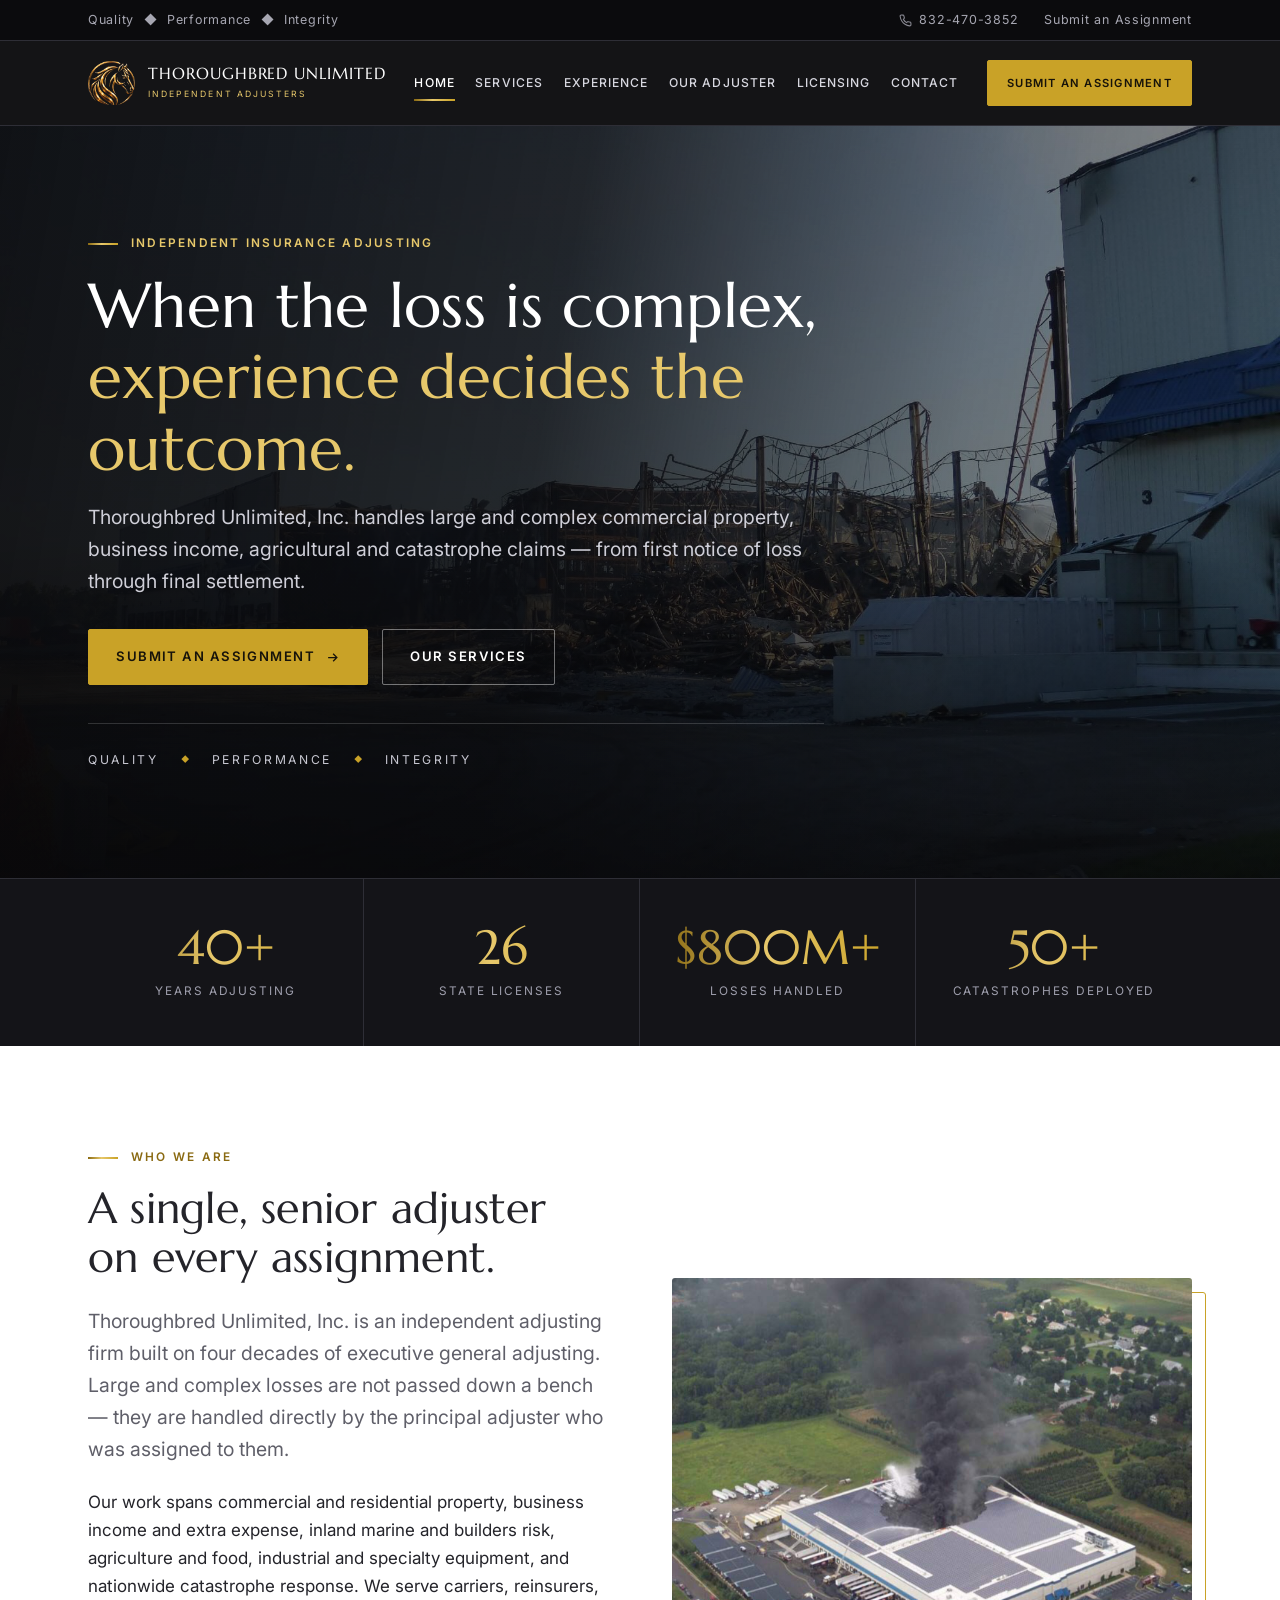
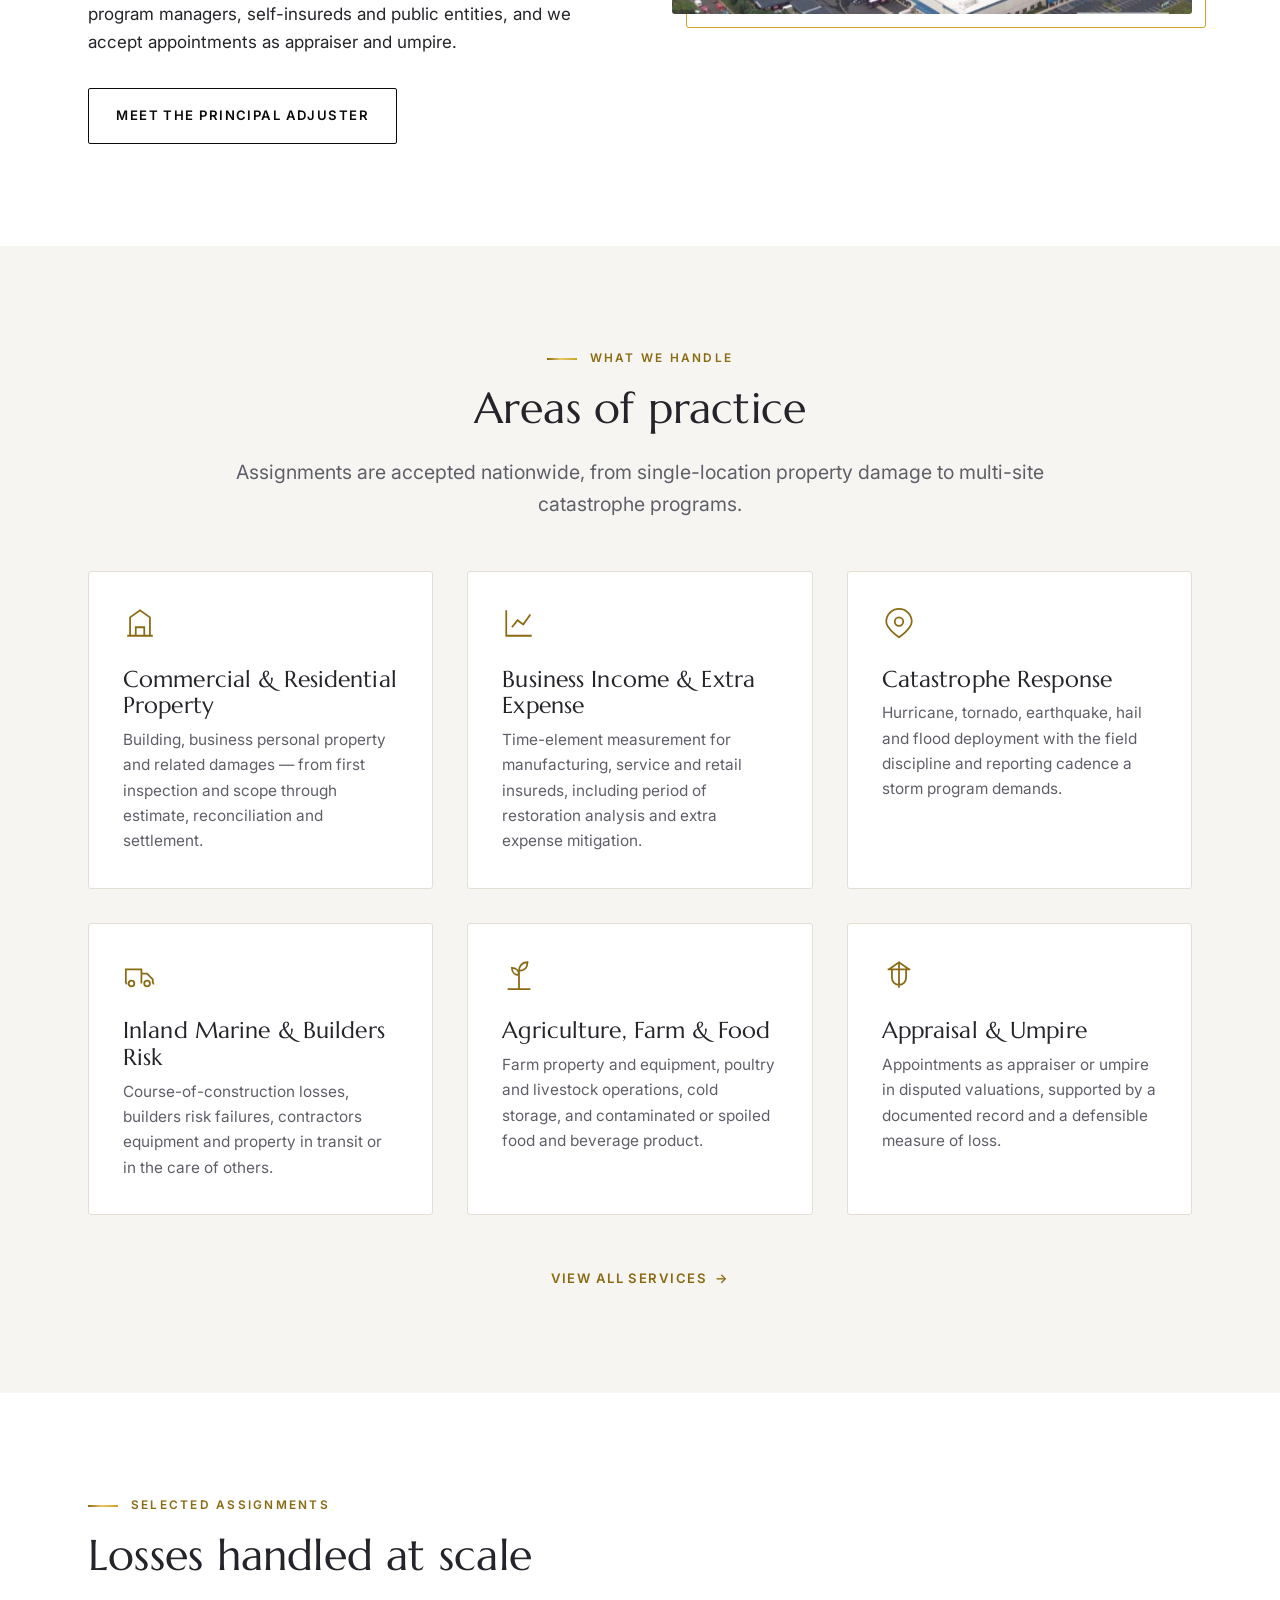
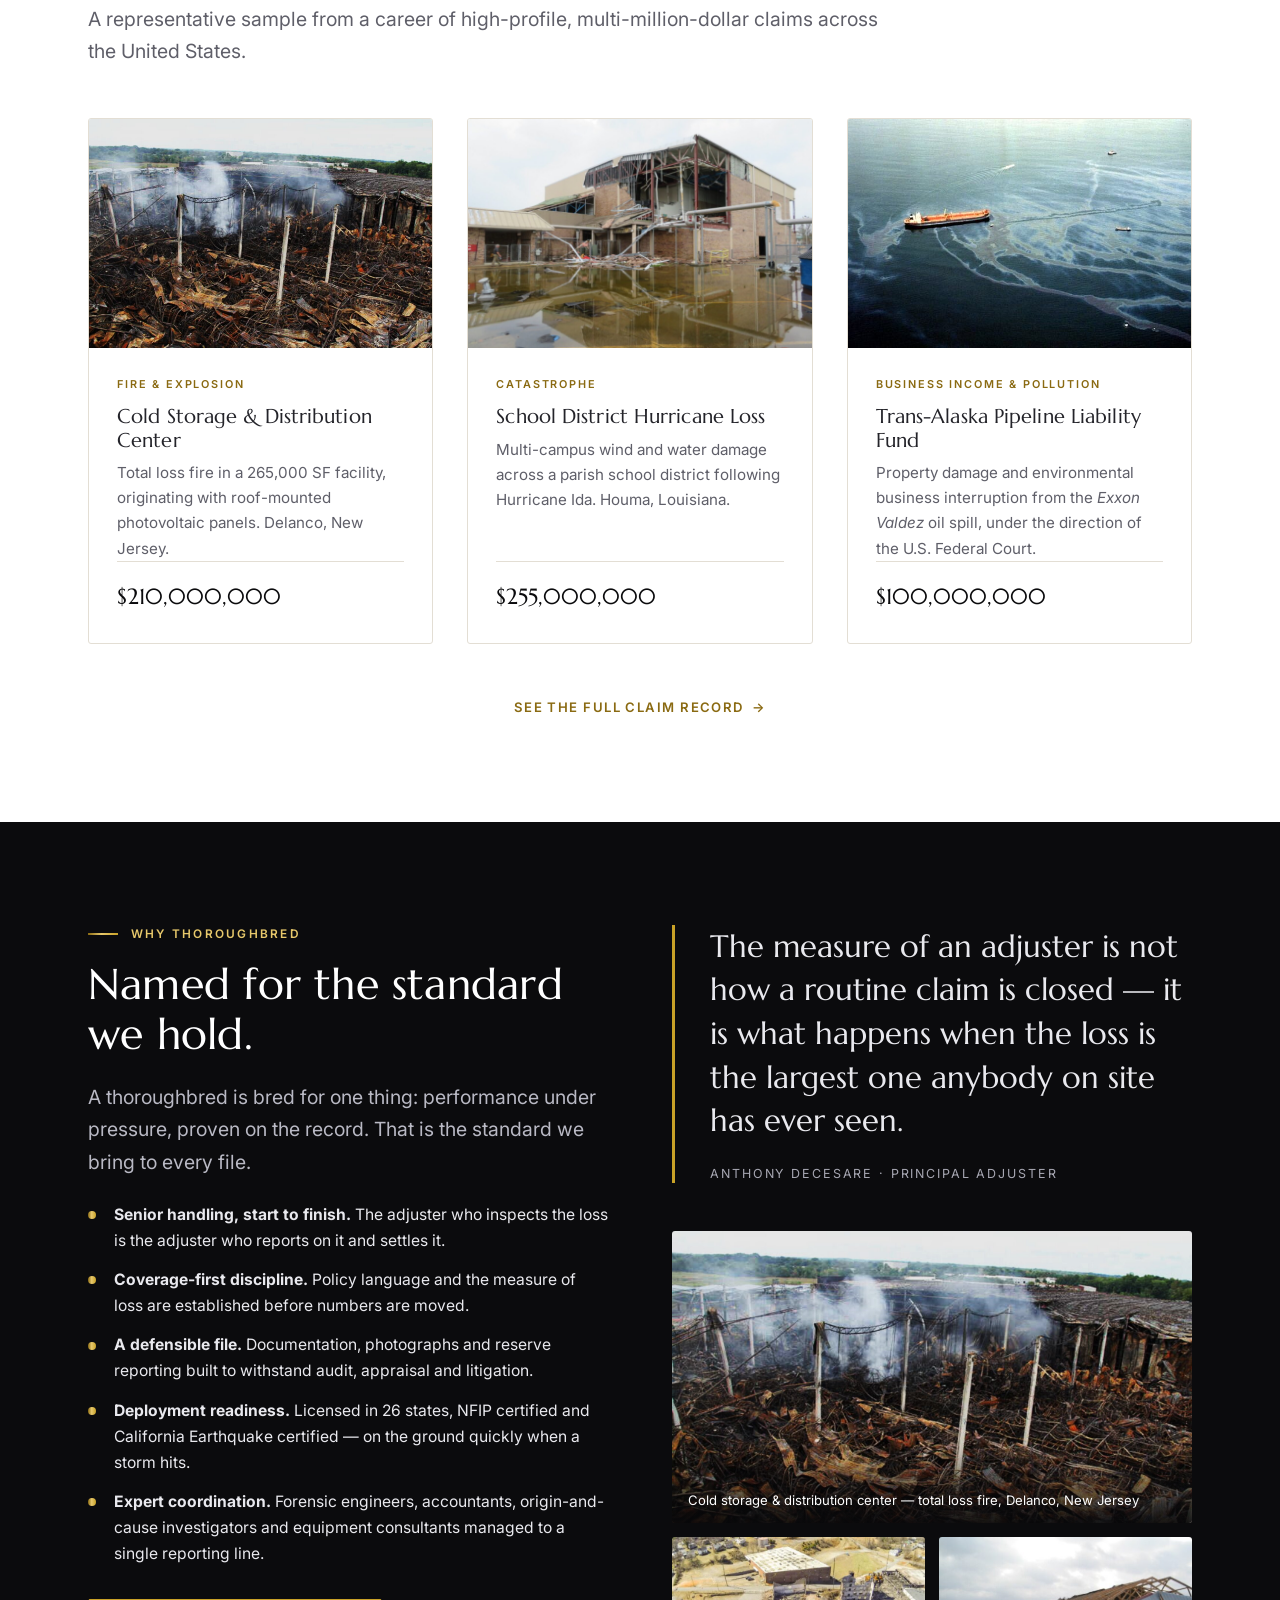
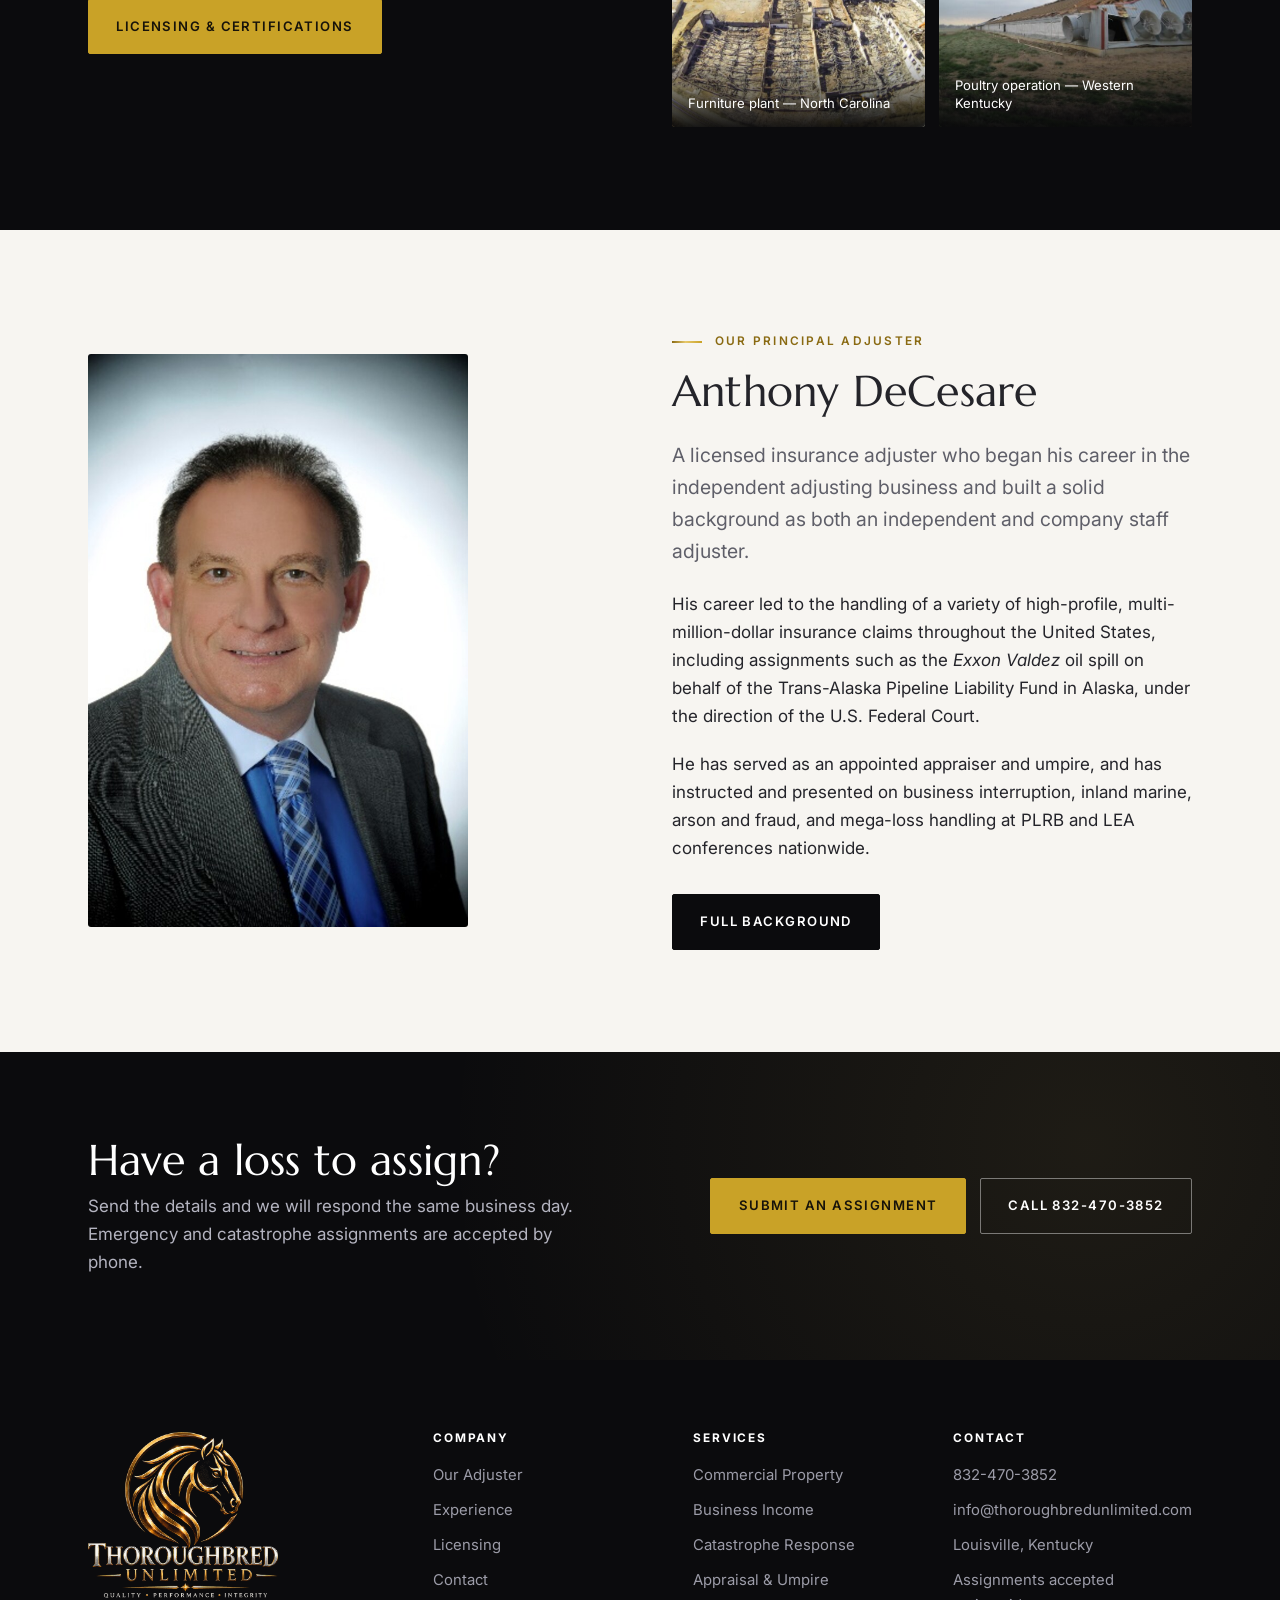
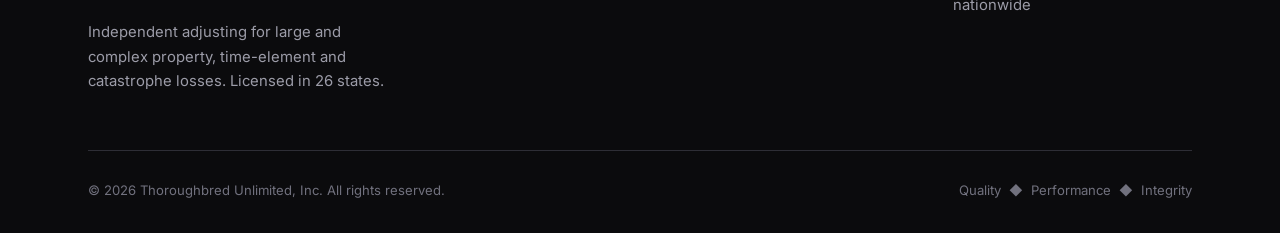
==== site/index.html @ a21f3896 "Add Thoroughbred Unlimited brochure site Six-page static site: home, services, experience, adjuster " ====
<!doctype html>
<html lang="en">
<head>
<meta charset="utf-8">
<meta name="viewport" content="width=device-width, initial-scale=1">
<meta name="robots" content="noindex, nofollow">
<title>Thoroughbred Unlimited, Inc. — Independent Insurance Adjusting</title>
<meta name="description" content="Thoroughbred Unlimited, Inc. is an independent adjusting firm handling large and complex commercial property, business income, agricultural and catastrophe claims nationwide.">
<link rel="icon" href="assets/img/favicon-32.png" sizes="32x32">
<link rel="apple-touch-icon" href="assets/img/apple-touch-icon.png">
<meta property="og:title" content="Thoroughbred Unlimited, Inc.">
<meta property="og:description" content="Independent adjusting for large and complex property, business income and catastrophe losses.">
<meta property="og:image" content="assets/img/logo-full.png">
<meta property="og:type" content="website">
<link rel="preconnect" href="https://fonts.googleapis.com">
<link rel="preconnect" href="https://fonts.gstatic.com" crossorigin>
<link href="https://fonts.googleapis.com/css2?family=Inter:wght@400;500;600;700&family=Marcellus&display=swap" rel="stylesheet">
<link rel="stylesheet" href="assets/css/styles.css">
</head>
<body>
<a class="skip-link" href="#main">Skip to content</a>

<div class="topbar">
  <div class="shell">
    <span class="topbar-tag">Quality &nbsp;◆&nbsp; Performance &nbsp;◆&nbsp; Integrity</span>
    <div class="topbar-links">
      <a href="tel:+18324703852">
        <svg viewBox="0 0 24 24" fill="none" stroke="currentColor" stroke-width="2" aria-hidden="true"><path d="M22 16.9v3a2 2 0 0 1-2.2 2 19.8 19.8 0 0 1-8.6-3.1 19.5 19.5 0 0 1-6-6A19.8 19.8 0 0 1 2.1 4.2 2 2 0 0 1 4.1 2h3a2 2 0 0 1 2 1.7c.1 1 .4 1.9.7 2.8a2 2 0 0 1-.5 2.1L8.1 9.9a16 16 0 0 0 6 6l1.3-1.3a2 2 0 0 1 2.1-.4c.9.3 1.8.6 2.8.7a2 2 0 0 1 1.7 2z"/></svg>
        832-470-3852
      </a>
      <a href="contact.html">Submit an Assignment</a>
    </div>
  </div>
</div>

<header class="site-header">
  <div class="shell">
    <a class="brand" href="index.html">
      <img src="assets/img/logo-mark.png" alt="Thoroughbred Unlimited">
      <span class="brand-text">
        <span class="brand-name">Thoroughbred Unlimited</span>
        <span class="brand-sub">Independent Adjusters</span>
      </span>
    </a>

    <nav class="nav" id="primary-nav" aria-label="Primary">
      <a href="index.html" aria-current="page">Home</a>
      <a href="services.html">Services</a>
      <a href="experience.html">Experience</a>
      <a href="about.html">Our Adjuster</a>
      <a href="licensing.html">Licensing</a>
      <a href="contact.html">Contact</a>
      <a class="btn btn--gold" href="contact.html">Submit an Assignment</a>
    </nav>

    <div class="header-cta">
      <a class="btn btn--gold" href="contact.html">Submit an Assignment</a>
    </div>

    <button class="nav-toggle" type="button" aria-expanded="false" aria-controls="primary-nav" aria-label="Toggle navigation">
      <span></span><span></span><span></span>
    </button>
  </div>
</header>

<main id="main">

  <section class="hero">
    <div class="hero__media">
      <img src="assets/img/hero-fire-loss.jpg" alt="Fire-damaged industrial facility under investigation" fetchpriority="high">
    </div>
    <div class="shell">
      <div class="hero__inner">
        <p class="eyebrow">Independent Insurance Adjusting</p>
        <h1>When the loss is complex,<br><em>experience decides the outcome.</em></h1>
        <p class="lede">Thoroughbred Unlimited, Inc. handles large and complex commercial property, business income, agricultural and catastrophe claims &mdash; from first notice of loss through final settlement.</p>
        <div class="btn-row">
          <a class="btn btn--gold" href="contact.html">Submit an Assignment
            <svg viewBox="0 0 24 24" fill="none" stroke="currentColor" stroke-width="2" aria-hidden="true"><path d="M5 12h14M13 6l6 6-6 6"/></svg>
          </a>
          <a class="btn btn--ghost" href="services.html">Our Services</a>
        </div>
        <p class="hero__tagline"><span>Quality</span><span>Performance</span><span>Integrity</span></p>
      </div>
    </div>
  </section>

  <section class="stats">
    <div class="shell">
      <div class="grid grid--4">
        <div class="stat"><div class="stat__num">40+</div><div class="stat__label">Years Adjusting</div></div>
        <div class="stat"><div class="stat__num">26</div><div class="stat__label">State Licenses</div></div>
        <div class="stat"><div class="stat__num">$800M+</div><div class="stat__label">Losses Handled</div></div>
        <div class="stat"><div class="stat__num">50+</div><div class="stat__label">Catastrophes Deployed</div></div>
      </div>
    </div>
  </section>

  <section class="section">
    <div class="shell">
      <div class="split">
        <div class="reveal">
          <p class="eyebrow">Who We Are</p>
          <h2>A single, senior adjuster on every assignment.</h2>
          <p class="lede">Thoroughbred Unlimited, Inc. is an independent adjusting firm built on four decades of executive general adjusting. Large and complex losses are not passed down a bench &mdash; they are handled directly by the principal adjuster who was assigned to them.</p>
          <p>Our work spans commercial and residential property, business income and extra expense, inland marine and builders risk, agriculture and food, industrial and specialty equipment, and nationwide catastrophe response. We serve carriers, reinsurers, program managers, self-insureds and public entities, and we accept appointments as appraiser and umpire.</p>
          <div class="btn-row">
            <a class="btn btn--outline" href="about.html">Meet the Principal Adjuster</a>
          </div>
        </div>
        <div class="split__media split__media--framed reveal">
          <img src="assets/img/cs-delanco-aerial.jpg" alt="Aerial view of a distribution center fire with heavy smoke" loading="lazy">
        </div>
      </div>
    </div>
  </section>

  <section class="section section--bone">
    <div class="shell">
      <div class="section-head section-head--center reveal">
        <p class="eyebrow eyebrow--center">What We Handle</p>
        <h2>Areas of practice</h2>
        <p class="lede" style="margin-inline:auto">Assignments are accepted nationwide, from single-location property damage to multi-site catastrophe programs.</p>
      </div>

      <div class="grid grid--3">
        <div class="card reveal">
          <div class="card__icon"><svg viewBox="0 0 24 24" fill="none" stroke="currentColor" aria-hidden="true"><path d="M3 21h18M5 21V8l7-5 7 5v13M9 21v-6h6v6"/></svg></div>
          <h3>Commercial &amp; Residential Property</h3>
          <p>Building, business personal property and related damages &mdash; from first inspection and scope through estimate, reconciliation and settlement.</p>
        </div>
        <div class="card reveal">
          <div class="card__icon"><svg viewBox="0 0 24 24" fill="none" stroke="currentColor" aria-hidden="true"><path d="M3 3v18h18M7 15l4-5 4 3 5-7"/></svg></div>
          <h3>Business Income &amp; Extra Expense</h3>
          <p>Time-element measurement for manufacturing, service and retail insureds, including period of restoration analysis and extra expense mitigation.</p>
        </div>
        <div class="card reveal">
          <div class="card__icon"><svg viewBox="0 0 24 24" fill="none" stroke="currentColor" aria-hidden="true"><path d="M12 2a9 9 0 0 1 9 9c0 5-9 11-9 11S3 16 3 11a9 9 0 0 1 9-9z"/><circle cx="12" cy="11" r="3"/></svg></div>
          <h3>Catastrophe Response</h3>
          <p>Hurricane, tornado, earthquake, hail and flood deployment with the field discipline and reporting cadence a storm program demands.</p>
        </div>
        <div class="card reveal">
          <div class="card__icon"><svg viewBox="0 0 24 24" fill="none" stroke="currentColor" aria-hidden="true"><path d="M2 18V8h11v10M13 11h4l4 4v3M2 18h1m18 0h1"/><circle cx="6" cy="18" r="2"/><circle cx="17" cy="18" r="2"/></svg></div>
          <h3>Inland Marine &amp; Builders Risk</h3>
          <p>Course-of-construction losses, builders risk failures, contractors equipment and property in transit or in the care of others.</p>
        </div>
        <div class="card reveal">
          <div class="card__icon"><svg viewBox="0 0 24 24" fill="none" stroke="currentColor" aria-hidden="true"><path d="M12 22V9M12 9c0-3 2-6 6-6 0 4-2 6-6 6zM12 12c0-3-2-5-5-5 0 3 2 5 5 5zM4 22h16"/></svg></div>
          <h3>Agriculture, Farm &amp; Food</h3>
          <p>Farm property and equipment, poultry and livestock operations, cold storage, and contaminated or spoiled food and beverage product.</p>
        </div>
        <div class="card reveal">
          <div class="card__icon"><svg viewBox="0 0 24 24" fill="none" stroke="currentColor" aria-hidden="true"><path d="M12 3v18M5 8l7-5 7 5M4 8h16M7 8v6a5 5 0 0 0 10 0V8"/></svg></div>
          <h3>Appraisal &amp; Umpire</h3>
          <p>Appointments as appraiser or umpire in disputed valuations, supported by a documented record and a defensible measure of loss.</p>
        </div>
      </div>

      <div style="text-align:center;margin-top:clamp(32px,4vw,48px)" class="reveal">
        <a class="link-arrow" href="services.html">View all services <span>&rarr;</span></a>
      </div>
    </div>
  </section>

  <section class="section">
    <div class="shell">
      <div class="section-head reveal">
        <p class="eyebrow">Selected Assignments</p>
        <h2>Losses handled at scale</h2>
        <p class="lede">A representative sample from a career of high-profile, multi-million-dollar claims across the United States.</p>
      </div>

      <div class="grid grid--3">
        <a class="feature reveal" href="experience.html#cold-storage">
          <div class="feature__img"><img src="assets/img/cs-delanco-interior.jpg" alt="Interior of a burned cold storage and distribution center" loading="lazy"></div>
          <div class="feature__body">
            <span class="feature__tag">Fire &amp; Explosion</span>
            <h3>Cold Storage &amp; Distribution Center</h3>
            <p>Total loss fire in a 265,000&nbsp;SF facility, originating with roof-mounted photovoltaic panels. Delanco, New Jersey.</p>
            <div class="feature__value">$210,000,000</div>
          </div>
        </a>

        <a class="feature reveal" href="experience.html#school-district">
          <div class="feature__img"><img src="assets/img/cat-ida-school.jpg" alt="Collapsed gymnasium wall and standing water at a school campus after Hurricane Ida" loading="lazy"></div>
          <div class="feature__body">
            <span class="feature__tag">Catastrophe</span>
            <h3>School District Hurricane Loss</h3>
            <p>Multi-campus wind and water damage across a parish school district following Hurricane Ida. Houma, Louisiana.</p>
            <div class="feature__value">$255,000,000</div>
          </div>
        </a>

        <a class="feature reveal" href="experience.html#pipeline">
          <div class="feature__img"><img src="assets/img/exxon-valdez.jpg" alt="Containment boom deployed on an oil spill in Alaskan waters" loading="lazy"></div>
          <div class="feature__body">
            <span class="feature__tag">Business Income &amp; Pollution</span>
            <h3>Trans-Alaska Pipeline Liability Fund</h3>
            <p>Property damage and environmental business interruption from the <em>Exxon Valdez</em> oil spill, under the direction of the U.S. Federal Court.</p>
            <div class="feature__value">$100,000,000</div>
          </div>
        </a>
      </div>

      <div style="text-align:center;margin-top:clamp(32px,4vw,48px)" class="reveal">
        <a class="link-arrow" href="experience.html">See the full claim record <span>&rarr;</span></a>
      </div>
    </div>
  </section>

  <section class="section section--ink">
    <div class="shell">
      <div class="split split--start">
        <div class="reveal">
          <p class="eyebrow">Why Thoroughbred</p>
          <h2>Named for the standard we hold.</h2>
          <p class="lede">A thoroughbred is bred for one thing: performance under pressure, proven on the record. That is the standard we bring to every file.</p>
          <ul class="checklist">
            <li><strong>Senior handling, start to finish.</strong> The adjuster who inspects the loss is the adjuster who reports on it and settles it.</li>
            <li><strong>Coverage-first discipline.</strong> Policy language and the measure of loss are established before numbers are moved.</li>
            <li><strong>A defensible file.</strong> Documentation, photographs and reserve reporting built to withstand audit, appraisal and litigation.</li>
            <li><strong>Deployment readiness.</strong> Licensed in 26 states, NFIP certified and California Earthquake certified &mdash; on the ground quickly when a storm hits.</li>
            <li><strong>Expert coordination.</strong> Forensic engineers, accountants, origin-and-cause investigators and equipment consultants managed to a single reporting line.</li>
          </ul>
          <div class="btn-row">
            <a class="btn btn--gold" href="licensing.html">Licensing &amp; Certifications</a>
          </div>
        </div>

        <div class="reveal">
          <blockquote class="quote">
            The measure of an adjuster is not how a routine claim is closed &mdash; it is what happens when the loss is the largest one anybody on site has ever seen.
            <footer>Anthony DeCesare &middot; Principal Adjuster</footer>
          </blockquote>
          <div class="gallery gallery--pair" style="margin-top:clamp(32px,4vw,48px)">
            <figure class="wide"><img src="assets/img/cs-delanco-interior.jpg" alt="Collapsed racking and smoldering debris inside a burned distribution center" loading="lazy"><figcaption>Cold storage &amp; distribution center &mdash; total loss fire, Delanco, New Jersey</figcaption></figure>
            <figure><img src="assets/img/cs-furniture-after.jpg" alt="Aerial view of a destroyed furniture manufacturing facility" loading="lazy"><figcaption>Furniture plant &mdash; North Carolina</figcaption></figure>
            <figure><img src="assets/img/poultry-tornado.jpg" alt="Tornado-damaged poultry house" loading="lazy"><figcaption>Poultry operation &mdash; Western Kentucky</figcaption></figure>
          </div>
        </div>
      </div>
    </div>
  </section>

  <section class="section section--bone">
    <div class="shell">
      <div class="split">
        <div class="split__media reveal">
          <img src="assets/img/anthony-decesare.jpg" alt="Anthony DeCesare, Principal Adjuster" loading="lazy" style="max-width:380px">
        </div>
        <div class="reveal">
          <p class="eyebrow">Our Principal Adjuster</p>
          <h2>Anthony DeCesare</h2>
          <p class="lede">A licensed insurance adjuster who began his career in the independent adjusting business and built a solid background as both an independent and company staff adjuster.</p>
          <p>His career led to the handling of a variety of high-profile, multi-million-dollar insurance claims throughout the United States, including assignments such as the <em>Exxon Valdez</em> oil spill on behalf of the Trans-Alaska Pipeline Liability Fund in Alaska, under the direction of the U.S. Federal Court.</p>
          <p>He has served as an appointed appraiser and umpire, and has instructed and presented on business interruption, inland marine, arson and fraud, and mega-loss handling at PLRB and LEA conferences nationwide.</p>
          <div class="btn-row">
            <a class="btn btn--dark" href="about.html">Full background</a>
          </div>
        </div>
      </div>
    </div>
  </section>

  <section class="cta-band">
    <div class="shell">
      <div>
        <h2>Have a loss to assign?</h2>
        <p>Send the details and we will respond the same business day. Emergency and catastrophe assignments are accepted by phone.</p>
      </div>
      <div class="btn-row" style="margin:0">
        <a class="btn btn--gold" href="contact.html">Submit an Assignment</a>
        <a class="btn btn--ghost" href="tel:+18324703852">Call 832-470-3852</a>
      </div>
    </div>
  </section>

</main>

<footer class="site-footer">
  <div class="shell">
    <div class="footer-grid">
      <div>
        <img class="footer-logo" src="assets/img/logo-full.png" alt="Thoroughbred Unlimited, Inc.">
        <p>Independent adjusting for large and complex property, time-element and catastrophe losses. Licensed in 26 states.</p>
      </div>
      <div>
        <h4>Company</h4>
        <ul>
          <li><a href="about.html">Our Adjuster</a></li>
          <li><a href="experience.html">Experience</a></li>
          <li><a href="licensing.html">Licensing</a></li>
          <li><a href="contact.html">Contact</a></li>
        </ul>
      </div>
      <div>
        <h4>Services</h4>
        <ul>
          <li><a href="services.html#property">Commercial Property</a></li>
          <li><a href="services.html#time-element">Business Income</a></li>
          <li><a href="services.html#catastrophe">Catastrophe Response</a></li>
          <li><a href="services.html#appraisal">Appraisal &amp; Umpire</a></li>
        </ul>
      </div>
      <div>
        <h4>Contact</h4>
        <ul>
          <li><a href="tel:+18324703852">832-470-3852</a></li>
          <li><a href="mailto:info@thoroughbredunlimited.com">info@thoroughbredunlimited.com</a></li>
          <li>Louisville, Kentucky</li>
          <li>Assignments accepted nationwide</li>
        </ul>
      </div>
    </div>
    <div class="footer-bottom">
      <span>&copy; <span id="year">2026</span> Thoroughbred Unlimited, Inc. All rights reserved.</span>
      <span>Quality &nbsp;◆&nbsp; Performance &nbsp;◆&nbsp; Integrity</span>
    </div>
  </div>
</footer>

<script src="assets/js/main.js"></script>
<script>document.getElementById('year').textContent = new Date().getFullYear();</script>
</body>
</html>
---- site/assets/css/styles.css ----
/* ==========================================================================
   Thoroughbred Unlimited, Inc.
   ========================================================================== */

:root {
  --ink:        #0B0B0D;
  --ink-2:      #141418;
  --ink-3:      #1E1E24;
  --ink-line:   #2E2E36;

  --bone:       #F7F5F1;
  --bone-2:     #EFEBE3;
  --paper:      #FFFFFF;
  --rule:       #E3DED4;

  --text:       #24242A;
  --muted:      #5F5F69;
  --muted-dark: #A7A7B2;

  --gold:       #C9A227;
  --gold-lite:  #E7C86B;
  --gold-deep:  #8A6A12;
  --gold-grad:  linear-gradient(90deg, #8A6A12 0%, #E7C86B 45%, #C9A227 100%);

  --display: "Marcellus", "Trajan Pro", Georgia, "Times New Roman", serif;
  --sans: "Inter", -apple-system, BlinkMacSystemFont, "Segoe UI", Helvetica, Arial, sans-serif;

  --shell: 1200px;
  --gutter: clamp(20px, 5vw, 48px);
  --header-h: 84px;

  --shadow-sm: 0 1px 2px rgba(11, 11, 13, .06), 0 4px 12px rgba(11, 11, 13, .05);
  --shadow-md: 0 2px 6px rgba(11, 11, 13, .08), 0 18px 40px rgba(11, 11, 13, .10);
  --ease: cubic-bezier(.22, .61, .36, 1);
}

/* ---------- Reset ---------- */
*, *::before, *::after { box-sizing: border-box; }
html { -webkit-text-size-adjust: 100%; scroll-behavior: smooth; }
body {
  margin: 0;
  font-family: var(--sans);
  font-size: 17px;
  line-height: 1.65;
  color: var(--text);
  background: var(--paper);
  -webkit-font-smoothing: antialiased;
  text-rendering: optimizeLegibility;
}
img { max-width: 100%; display: block; }
a { color: inherit; }
button { font: inherit; }
h1, h2, h3, h4 { font-family: var(--display); font-weight: 400; line-height: 1.15; margin: 0 0 .5em; letter-spacing: .005em; }
h1 { font-size: clamp(2.3rem, 5.2vw, 3.9rem); }
h2 { font-size: clamp(1.85rem, 3.6vw, 2.7rem); }
h3 { font-size: clamp(1.2rem, 2vw, 1.45rem); }
p { margin: 0 0 1.15em; }
p:last-child { margin-bottom: 0; }
ul { margin: 0 0 1.15em; padding-left: 1.15em; }
hr { border: 0; height: 1px; background: var(--rule); margin: 2.5rem 0; }

:focus-visible {
  outline: 2px solid var(--gold);
  outline-offset: 3px;
  border-radius: 2px;
}

.skip-link {
  position: absolute; left: 50%; top: -100px; transform: translateX(-50%);
  background: var(--gold); color: var(--ink); padding: .7rem 1.2rem;
  z-index: 200; font-weight: 600; border-radius: 0 0 4px 4px;
}
.skip-link:focus { top: 0; }

/* ---------- Layout ---------- */
.shell { width: min(var(--shell), 100%); margin-inline: auto; padding-inline: var(--gutter); }
.shell--narrow { width: min(880px, 100%); }
.section { padding: clamp(56px, 8vw, 104px) 0; }
.section--tight { padding: clamp(40px, 5vw, 64px) 0; }
.section--bone { background: var(--bone); }
.section--ink { background: var(--ink); color: #E9E9EE; }
.section--ink h1, .section--ink h2, .section--ink h3 { color: #fff; }

.grid { display: grid; gap: clamp(20px, 3vw, 34px); }
.grid--2 { grid-template-columns: repeat(auto-fit, minmax(300px, 1fr)); }
.grid--3 { grid-template-columns: repeat(auto-fit, minmax(280px, 1fr)); }
.grid--4 { grid-template-columns: repeat(auto-fit, minmax(220px, 1fr)); }

/* ---------- Type helpers ---------- */
.eyebrow {
  font-family: var(--sans);
  font-size: .74rem;
  font-weight: 600;
  letter-spacing: .19em;
  text-transform: uppercase;
  color: var(--gold-deep);
  margin: 0 0 1rem;
  display: flex; align-items: center; gap: .8rem;
}
.eyebrow::before {
  content: ""; width: 30px; height: 2px; background: var(--gold-grad); flex: none;
}
.section--ink .eyebrow, .hero .eyebrow { color: var(--gold-lite); }
.eyebrow--center { justify-content: center; }

.lede { font-size: clamp(1.06rem, 1.6vw, 1.22rem); color: var(--muted); max-width: 68ch; }
.section--ink .lede { color: #B9B9C4; }
.muted { color: var(--muted); }
.section-head { max-width: 74ch; margin-bottom: clamp(32px, 4vw, 52px); }
.section-head--center { margin-inline: auto; text-align: center; }
.section-head--center .eyebrow { justify-content: center; }

.rule-gold { height: 3px; width: 72px; background: var(--gold-grad); border-radius: 2px; margin: 1.5rem 0 0; }

/* ---------- Buttons ---------- */
.btn {
  display: inline-flex; align-items: center; gap: .6rem;
  font-family: var(--sans); font-size: .82rem; font-weight: 600;
  letter-spacing: .11em; text-transform: uppercase;
  padding: 1rem 1.7rem;
  border: 1px solid transparent; border-radius: 2px;
  text-decoration: none; cursor: pointer;
  transition: background .25s var(--ease), color .25s var(--ease),
              border-color .25s var(--ease), transform .25s var(--ease);
}
.btn:hover { transform: translateY(-2px); }
.btn svg { width: 15px; height: 15px; flex: none; }

.btn--gold { background: var(--gold); color: #17130A; border-color: var(--gold); }
.btn--gold:hover { background: var(--gold-lite); border-color: var(--gold-lite); }

.btn--ghost { border-color: rgba(255,255,255,.42); color: #fff; }
.btn--ghost:hover { background: rgba(255,255,255,.1); border-color: #fff; }

.btn--dark { background: var(--ink); color: #fff; border-color: var(--ink); }
.btn--dark:hover { background: var(--ink-3); border-color: var(--ink-3); }

.btn--outline { border-color: var(--ink); color: var(--ink); }
.btn--outline:hover { background: var(--ink); color: #fff; }

.btn-row { display: flex; flex-wrap: wrap; gap: .9rem; margin-top: 2rem; }

.link-arrow {
  display: inline-flex; align-items: center; gap: .5rem;
  font-size: .82rem; font-weight: 600; letter-spacing: .11em; text-transform: uppercase;
  color: var(--gold-deep); text-decoration: none;
}
.link-arrow span { transition: transform .25s var(--ease); }
.link-arrow:hover span { transform: translateX(5px); }
.section--ink .link-arrow { color: var(--gold-lite); }

/* ---------- Top bar ---------- */
.topbar {
  background: var(--ink);
  color: var(--muted-dark);
  font-size: .78rem;
  letter-spacing: .06em;
  border-bottom: 1px solid var(--ink-line);
}
.topbar .shell { display: flex; justify-content: space-between; align-items: center; gap: 1rem; min-height: 40px; }
.topbar a { text-decoration: none; display: inline-flex; align-items: center; gap: .45rem; }
.topbar a:hover { color: var(--gold-lite); }
.topbar-links { display: flex; gap: 1.6rem; align-items: center; }
.topbar svg { width: 13px; height: 13px; opacity: .8; }
@media (max-width: 720px) { .topbar-tag { display: none; } .topbar .shell { justify-content: center; } }

/* ---------- Header ---------- */
.site-header {
  position: sticky; top: 0; z-index: 100;
  background: rgba(11, 11, 13, .96);
  backdrop-filter: saturate(140%) blur(10px);
  border-bottom: 1px solid var(--ink-line);
}
.site-header .shell {
  display: flex; align-items: center; justify-content: space-between;
  gap: 1.5rem; min-height: var(--header-h);
}
.brand { display: flex; align-items: center; gap: .8rem; text-decoration: none; flex: none; }
.brand img { height: 44px; width: auto; transition: height .3s var(--ease); }
.brand-text { display: block; }
.brand-name {
  display: block; white-space: nowrap;
  font-family: var(--display); color: #fff; font-size: 1rem;
  letter-spacing: .06em; text-transform: uppercase; line-height: 1.1;
}
.brand-sub {
  display: block; white-space: nowrap;
  font-size: .54rem; letter-spacing: .24em; text-transform: uppercase;
  color: var(--gold-lite); margin-top: .3rem;
}
@media (max-width: 700px) { .brand-text { display: none; } }

.nav { display: flex; align-items: center; gap: clamp(.9rem, 1.6vw, 1.6rem); }
.nav a {
  color: #D8D8E0; text-decoration: none; white-space: nowrap;
  font-size: .76rem; font-weight: 500; letter-spacing: .09em; text-transform: uppercase;
  padding: .5rem 0; position: relative;
}
.nav a::after {
  content: ""; position: absolute; left: 0; right: 0; bottom: 0; height: 2px;
  background: var(--gold-grad); transform: scaleX(0); transform-origin: left;
  transition: transform .3s var(--ease);
}
.nav a:hover { color: #fff; }
.nav a:hover::after, .nav a[aria-current="page"]::after { transform: scaleX(1); }
.nav a[aria-current="page"] { color: #fff; }
.header-cta { flex: none; }
.header-cta .btn { padding: .78rem 1.2rem; font-size: .7rem; white-space: nowrap; }
/* The in-nav CTA is for the mobile drawer only */
.nav > .btn { display: none; }

.nav-toggle {
  display: none; background: none; border: 1px solid var(--ink-line);
  border-radius: 2px; padding: .55rem .7rem; cursor: pointer;
}
.nav-toggle span { display: block; width: 20px; height: 2px; background: #fff; margin: 4px 0; transition: transform .3s var(--ease), opacity .2s; }
.nav-toggle[aria-expanded="true"] span:nth-child(1) { transform: translateY(6px) rotate(45deg); }
.nav-toggle[aria-expanded="true"] span:nth-child(2) { opacity: 0; }
.nav-toggle[aria-expanded="true"] span:nth-child(3) { transform: translateY(-6px) rotate(-45deg); }

@media (max-width: 1100px) {
  .nav-toggle { display: block; }
  .header-cta { display: none; }
  .nav > .btn { display: inline-flex; }
  .nav {
    position: absolute; top: 100%; left: 0; right: 0;
    flex-direction: column; align-items: stretch; gap: 0;
    background: var(--ink); border-bottom: 1px solid var(--ink-line);
    padding: 0 var(--gutter);
    max-height: 0; overflow: hidden;
    transition: max-height .35s var(--ease), padding .35s var(--ease);
  }
  /* Vertical padding lives on the open state only — with max-height:0 the
     padding box still paints, leaking a sliver of the first link. */
  .nav[data-open="true"] {
    max-height: 80vh; overflow-y: auto;
    padding: .5rem var(--gutter) 1.5rem;
  }
  .nav a { padding: .95rem 0; border-bottom: 1px solid var(--ink-line); font-size: .9rem; }
  .nav a::after { display: none; }
  .nav .btn { margin-top: 1.2rem; justify-content: center; }
}

/* ---------- Hero ---------- */
.hero {
  position: relative; isolation: isolate;
  min-height: clamp(520px, 76vh, 760px);
  display: flex; align-items: center;
  color: #fff; overflow: hidden;
  background: var(--ink);
}
.hero__media { position: absolute; inset: 0; z-index: -2; }
.hero__media img { width: 100%; height: 100%; object-fit: cover; }
.hero::before {
  content: ""; position: absolute; inset: 0; z-index: -1;
  background:
    linear-gradient(100deg, rgba(8,8,10,.95) 0%, rgba(8,8,10,.86) 42%, rgba(8,8,10,.55) 72%, rgba(8,8,10,.42) 100%),
    linear-gradient(to top, rgba(8,8,10,.85) 0%, rgba(8,8,10,0) 45%);
}
.hero__inner { padding: clamp(64px, 9vw, 108px) 0; max-width: 46rem; }
.hero h1 { color: #fff; margin-bottom: 1rem; }
.hero h1 em { font-style: normal; color: var(--gold-lite); }
.hero .lede { color: #CFCFD8; }
.hero__tagline {
  display: flex; flex-wrap: wrap; gap: .55rem 1.4rem; align-items: center;
  margin-top: 2.4rem; padding-top: 1.6rem; border-top: 1px solid rgba(255,255,255,.16);
  font-size: .76rem; letter-spacing: .22em; text-transform: uppercase; color: #C6C6D0;
}
.hero__tagline span { display: inline-flex; align-items: center; gap: 1.4rem; }
.hero__tagline span::after { content: "◆"; color: var(--gold); font-size: .5rem; letter-spacing: 0; }
.hero__tagline span:last-child::after { display: none; }

/* Page banner (interior pages) */
.page-hero {
  position: relative; isolation: isolate; background: var(--ink); color: #fff;
  padding: clamp(56px, 8vw, 104px) 0 clamp(48px, 6vw, 80px);
  overflow: hidden;
}
.page-hero__media { position: absolute; inset: 0; z-index: -2; }
.page-hero__media img { width: 100%; height: 100%; object-fit: cover; }
.page-hero::before {
  content: ""; position: absolute; inset: 0; z-index: -1;
  background: linear-gradient(95deg, rgba(8,8,10,.96) 0%, rgba(8,8,10,.88) 55%, rgba(8,8,10,.62) 100%);
}
.page-hero h1 { color: #fff; margin-bottom: .6rem; }
.page-hero .lede { color: #C6C6D2; }
.breadcrumb {
  font-size: .74rem; letter-spacing: .14em; text-transform: uppercase;
  color: #8E8E9C; margin-bottom: 1.4rem;
}
.breadcrumb a { color: #8E8E9C; text-decoration: none; }
.breadcrumb a:hover { color: var(--gold-lite); }
.breadcrumb span { margin: 0 .5rem; color: var(--gold); }

/* ---------- Stat band ---------- */
.stats { background: var(--ink-2); color: #fff; border-top: 1px solid var(--ink-line); }
.stats .grid { gap: 0; }
.stat {
  padding: clamp(28px, 4vw, 44px) clamp(16px, 2vw, 28px);
  border-right: 1px solid var(--ink-line);
  text-align: center;
}
.stat:last-child { border-right: 0; }
.stat__num {
  font-family: var(--display); font-size: clamp(2.1rem, 4vw, 3rem); line-height: 1;
  background: var(--gold-grad); -webkit-background-clip: text; background-clip: text; color: transparent;
}
.stat__label {
  margin-top: .7rem; font-size: .74rem; letter-spacing: .16em;
  text-transform: uppercase; color: #9E9EAC;
}
@media (max-width: 760px) {
  .stat { border-right: 0; border-bottom: 1px solid var(--ink-line); }
}

/* ---------- Cards ---------- */
.card {
  background: var(--paper); border: 1px solid var(--rule); border-radius: 3px;
  padding: clamp(24px, 3vw, 34px);
  transition: transform .3s var(--ease), box-shadow .3s var(--ease), border-color .3s var(--ease);
  position: relative; overflow: hidden;
}
.card::before {
  content: ""; position: absolute; top: 0; left: 0; right: 0; height: 3px;
  background: var(--gold-grad); transform: scaleX(0); transform-origin: left;
  transition: transform .35s var(--ease);
}
.card:hover { transform: translateY(-4px); box-shadow: var(--shadow-md); border-color: #D5CFC2; }
.card:hover::before { transform: scaleX(1); }
.card h3 { margin-bottom: .5rem; }
.card p { font-size: .96rem; color: var(--muted); margin: 0; }
.card__icon { color: var(--gold-deep); margin-bottom: 1.1rem; }
.card__icon svg { width: 34px; height: 34px; stroke-width: 1.25; }

.card--link { text-decoration: none; display: block; color: inherit; }
.card--flat { background: transparent; border: 0; border-top: 1px solid var(--rule); border-radius: 0; padding: 1.7rem 0 0; }
.card--flat:hover { transform: none; box-shadow: none; }
.card--flat::before { height: 2px; }

/* Feature cards with photo */
.feature {
  display: flex; flex-direction: column; text-decoration: none; color: inherit;
  background: var(--paper); border: 1px solid var(--rule); border-radius: 3px; overflow: hidden;
  transition: transform .3s var(--ease), box-shadow .3s var(--ease);
}
.feature:hover { transform: translateY(-4px); box-shadow: var(--shadow-md); }
.feature__img { aspect-ratio: 3 / 2; overflow: hidden; background: var(--ink-3); flex: none; }
.feature__img img { width: 100%; height: 100%; object-fit: cover; transition: transform .6s var(--ease); }
.feature:hover .feature__img img { transform: scale(1.05); }
.feature__body { padding: clamp(20px, 2.5vw, 28px); display: flex; flex-direction: column; flex: 1; }
.feature__tag {
  font-size: .68rem; letter-spacing: .17em; text-transform: uppercase;
  color: var(--gold-deep); font-weight: 600;
}
.feature h3 { margin: .7rem 0 .5rem; font-size: 1.28rem; }
.feature p { color: var(--muted); font-size: .95rem; margin: 0; }
.feature__value {
  margin-top: auto; padding-top: 1.1rem; border-top: 1px solid var(--rule);
  font-family: var(--display); font-size: 1.35rem; color: var(--ink);
}

/* ---------- Split ---------- */
.split { display: grid; grid-template-columns: repeat(auto-fit, minmax(320px, 1fr)); gap: clamp(32px, 5vw, 72px); align-items: center; }
.split--start { align-items: start; }
.split__media { position: relative; }
.split__media img { width: 100%; border-radius: 3px; }
.split__media--framed::after {
  content: ""; position: absolute; inset: 14px -14px -14px 14px; z-index: -1;
  border: 1px solid var(--gold); border-radius: 3px;
}
.split__media--framed { isolation: isolate; }

/* ---------- Checklist ---------- */
.checklist { list-style: none; padding: 0; margin: 1.5rem 0 0; display: grid; gap: .85rem; }
/* Block, not flex — a flex container would make an inline <strong> its own column. */
.checklist li { position: relative; padding-left: 1.6rem; font-size: .98rem; }
.checklist li::before {
  content: ""; position: absolute; left: 0; top: .58em;
  width: 8px; height: 8px;
  background: var(--gold-grad); border-radius: 50%;
}

/* Two-column plain list */
.list-cols { columns: 2; column-gap: 2.5rem; list-style: none; padding: 0; margin: 0; }
.list-cols li { break-inside: avoid; padding: .62rem 0; border-bottom: 1px solid var(--rule); font-size: .97rem; }
.section--ink .list-cols li { border-color: var(--ink-line); }
@media (max-width: 620px) { .list-cols { columns: 1; } }

/* ---------- Data table ---------- */
.table-wrap { overflow-x: auto; -webkit-overflow-scrolling: touch; }
.table-wrap--narrow table { max-width: 860px; }
table { width: 100%; border-collapse: collapse; font-size: .96rem; min-width: 460px; }
caption { text-align: left; font-size: .8rem; color: var(--muted); padding-bottom: .8rem; }
th, td { text-align: left; padding: .95rem 1rem; border-bottom: 1px solid var(--rule); vertical-align: top; }
thead th {
  font-family: var(--sans); font-size: .7rem; font-weight: 700;
  letter-spacing: .15em; text-transform: uppercase; color: var(--muted);
  border-bottom: 2px solid var(--ink); white-space: nowrap;
}
tbody tr { transition: background .2s; }
tbody tr:hover { background: var(--bone); }
td.num { font-variant-numeric: tabular-nums; white-space: nowrap; font-weight: 600; }
.section--ink th, .section--ink td { border-color: var(--ink-line); }
.section--ink thead th { color: var(--muted-dark); border-bottom-color: var(--gold); }
.section--ink tbody tr:hover { background: rgba(255,255,255,.03); }

/* ---------- Case-file grid ---------- */
/* Explicit two-up so a case file never collapses to a third-width column. */
.case-grid {
  display: grid; gap: clamp(32px, 5vw, 64px);
  grid-template-columns: repeat(auto-fit, minmax(440px, 1fr));
}
@media (max-width: 560px) { .case-grid { grid-template-columns: 1fr; } }
.case-grid h3 { margin-top: 1.6rem; }
.case-grid .case-meta { font-size: .95rem; color: var(--muted); margin-bottom: 1rem; }

/* ---------- Gallery ---------- */
.gallery { display: grid; grid-template-columns: repeat(auto-fit, minmax(260px, 1fr)); gap: 14px; }
/* Fixed pairs for galleries living inside a narrow column, where auto-fit
   would drop to one track and leave `span 2` items stranded. */
.gallery--pair { grid-template-columns: repeat(2, minmax(0, 1fr)); }
@media (max-width: 480px) { .gallery--pair { grid-template-columns: 1fr; } }
.gallery--trio { grid-template-columns: repeat(3, minmax(0, 1fr)); }
@media (max-width: 760px) { .gallery--trio { grid-template-columns: repeat(2, minmax(0, 1fr)); } }
@media (max-width: 480px) { .gallery--trio { grid-template-columns: 1fr; } }

/* Catastrophe record: hurricanes get the wide track, the short lists share one. */
.cat-cols { display: grid; grid-template-columns: 1.5fr 1fr 1fr; gap: clamp(24px, 3vw, 40px); }
@media (max-width: 900px) { .cat-cols { grid-template-columns: 1fr 1fr; } }
@media (max-width: 560px) { .cat-cols { grid-template-columns: 1fr; } }
.cat-cols h4 {
  font-family: var(--sans); font-size: .74rem; font-weight: 700;
  letter-spacing: .16em; text-transform: uppercase;
  color: var(--gold-lite); margin-bottom: 1rem;
}
.cat-cols h4 + ul { margin-bottom: 2.4rem; }
.cat-cols ul:last-child { margin-bottom: 0; }
.gallery figure { margin: 0; position: relative; overflow: hidden; border-radius: 3px; background: var(--ink-3); }
.gallery img { width: 100%; aspect-ratio: 4 / 3; object-fit: cover; transition: transform .6s var(--ease); }
.gallery figure:hover img { transform: scale(1.06); }
.gallery figcaption {
  position: absolute; left: 0; right: 0; bottom: 0;
  padding: 2.6rem 1rem .9rem;
  background: linear-gradient(to top, rgba(8,8,10,.92), rgba(8,8,10,0));
  color: #fff; font-size: .82rem; line-height: 1.4;
}
.gallery figure.wide { grid-column: 1 / -1; }
.gallery figure.wide img { aspect-ratio: 16 / 9; }
@media (max-width: 620px) { .gallery figure.wide img { aspect-ratio: 4 / 3; } }

/* ---------- Quote ---------- */
.quote {
  font-family: var(--display); font-size: clamp(1.35rem, 2.6vw, 1.95rem);
  line-height: 1.4; margin: 0; padding-left: clamp(1.2rem, 3vw, 2.2rem);
  border-left: 3px solid var(--gold);
}
.quote footer {
  font-family: var(--sans); font-size: .78rem; letter-spacing: .15em;
  text-transform: uppercase; color: var(--muted); margin-top: 1.4rem;
}
.section--ink .quote footer { color: var(--muted-dark); }

/* ---------- CTA band ---------- */
.cta-band {
  background: var(--ink); color: #fff; position: relative; isolation: isolate; overflow: hidden;
  padding: clamp(52px, 7vw, 84px) 0;
}
.cta-band::after {
  content: ""; position: absolute; inset: 0; z-index: -1; opacity: .16;
  background: radial-gradient(circle at 85% 30%, rgba(231,200,107,.55), transparent 58%);
}
.cta-band .shell { display: flex; flex-wrap: wrap; gap: 2rem; align-items: center; justify-content: space-between; }
.cta-band h2 { color: #fff; margin-bottom: .4rem; }
.cta-band p { color: #B4B4C0; margin: 0; max-width: 46ch; }

/* ---------- Contact ---------- */
.contact-grid { display: grid; grid-template-columns: repeat(auto-fit, minmax(300px, 1fr)); gap: clamp(32px, 5vw, 64px); align-items: start; }
.contact-item { display: flex; gap: 1rem; padding: 1.4rem 0; border-bottom: 1px solid var(--rule); }
.contact-item:first-of-type { border-top: 1px solid var(--rule); }
.contact-item svg { width: 20px; height: 20px; color: var(--gold-deep); flex: none; margin-top: .35rem; stroke-width: 1.5; }
.contact-item h3 { font-size: .78rem; font-family: var(--sans); font-weight: 700; letter-spacing: .15em; text-transform: uppercase; color: var(--muted); margin-bottom: .3rem; }
.contact-item a { color: var(--ink); text-decoration: none; font-size: 1.12rem; border-bottom: 1px solid var(--gold); }
.contact-item a:hover { color: var(--gold-deep); }

form .field { margin-bottom: 1.4rem; }
form label { display: block; font-size: .76rem; font-weight: 600; letter-spacing: .13em; text-transform: uppercase; color: var(--muted); margin-bottom: .5rem; }
form input, form select, form textarea {
  width: 100%; font: inherit; font-size: 1rem; color: var(--text);
  padding: .85rem 1rem; background: var(--paper);
  border: 1px solid var(--rule); border-radius: 2px;
  transition: border-color .2s, box-shadow .2s;
}
form input:focus, form select:focus, form textarea:focus {
  outline: none; border-color: var(--gold); box-shadow: 0 0 0 3px rgba(201,162,39,.16);
}
form textarea { min-height: 150px; resize: vertical; }
.field-row { display: grid; grid-template-columns: repeat(auto-fit, minmax(200px, 1fr)); gap: 0 1.2rem; }
.form-note { font-size: .84rem; color: var(--muted); margin-top: 1rem; }

/* ---------- Footer ---------- */
.site-footer { background: var(--ink); color: #9C9CA8; font-size: .93rem; }
.site-footer .shell { padding-top: clamp(48px, 6vw, 72px); padding-bottom: 2rem; }
.footer-grid { display: grid; grid-template-columns: 1.4fr repeat(3, 1fr); gap: clamp(28px, 4vw, 48px); }
@media (max-width: 900px) { .footer-grid { grid-template-columns: 1fr 1fr; } }
@media (max-width: 520px) { .footer-grid { grid-template-columns: 1fr; } }
.site-footer img.footer-logo { width: 190px; margin-bottom: 1.4rem; }
.site-footer h4 {
  font-family: var(--sans); font-size: .74rem; font-weight: 700;
  letter-spacing: .16em; text-transform: uppercase; color: #fff; margin-bottom: 1.1rem;
}
.site-footer ul { list-style: none; padding: 0; margin: 0; display: grid; gap: .65rem; }
.site-footer a { text-decoration: none; }
.site-footer a:hover { color: var(--gold-lite); }
.footer-bottom {
  border-top: 1px solid var(--ink-line); margin-top: clamp(36px, 5vw, 56px); padding-top: 1.8rem;
  display: flex; flex-wrap: wrap; gap: 1rem; justify-content: space-between;
  font-size: .82rem; color: #71717E;
}

/* ---------- Reveal on scroll ---------- */
.reveal { opacity: 0; transform: translateY(22px); transition: opacity .7s var(--ease), transform .7s var(--ease); }
.reveal.is-visible { opacity: 1; transform: none; }
@media (prefers-reduced-motion: reduce) {
  html { scroll-behavior: auto; }
  .reveal { opacity: 1; transform: none; transition: none; }
  *, *::before, *::after { animation-duration: .01ms !important; transition-duration: .01ms !important; }
}

/* ---------- Print ---------- */
@media print {
  .site-header, .topbar, .cta-band, .nav-toggle, .hero__media, .page-hero__media { display: none !important; }
  body { font-size: 11pt; color: #000; }
  .section { padding: 12pt 0; }
  a::after { content: " (" attr(href) ")"; font-size: 9pt; color: #555; }
}
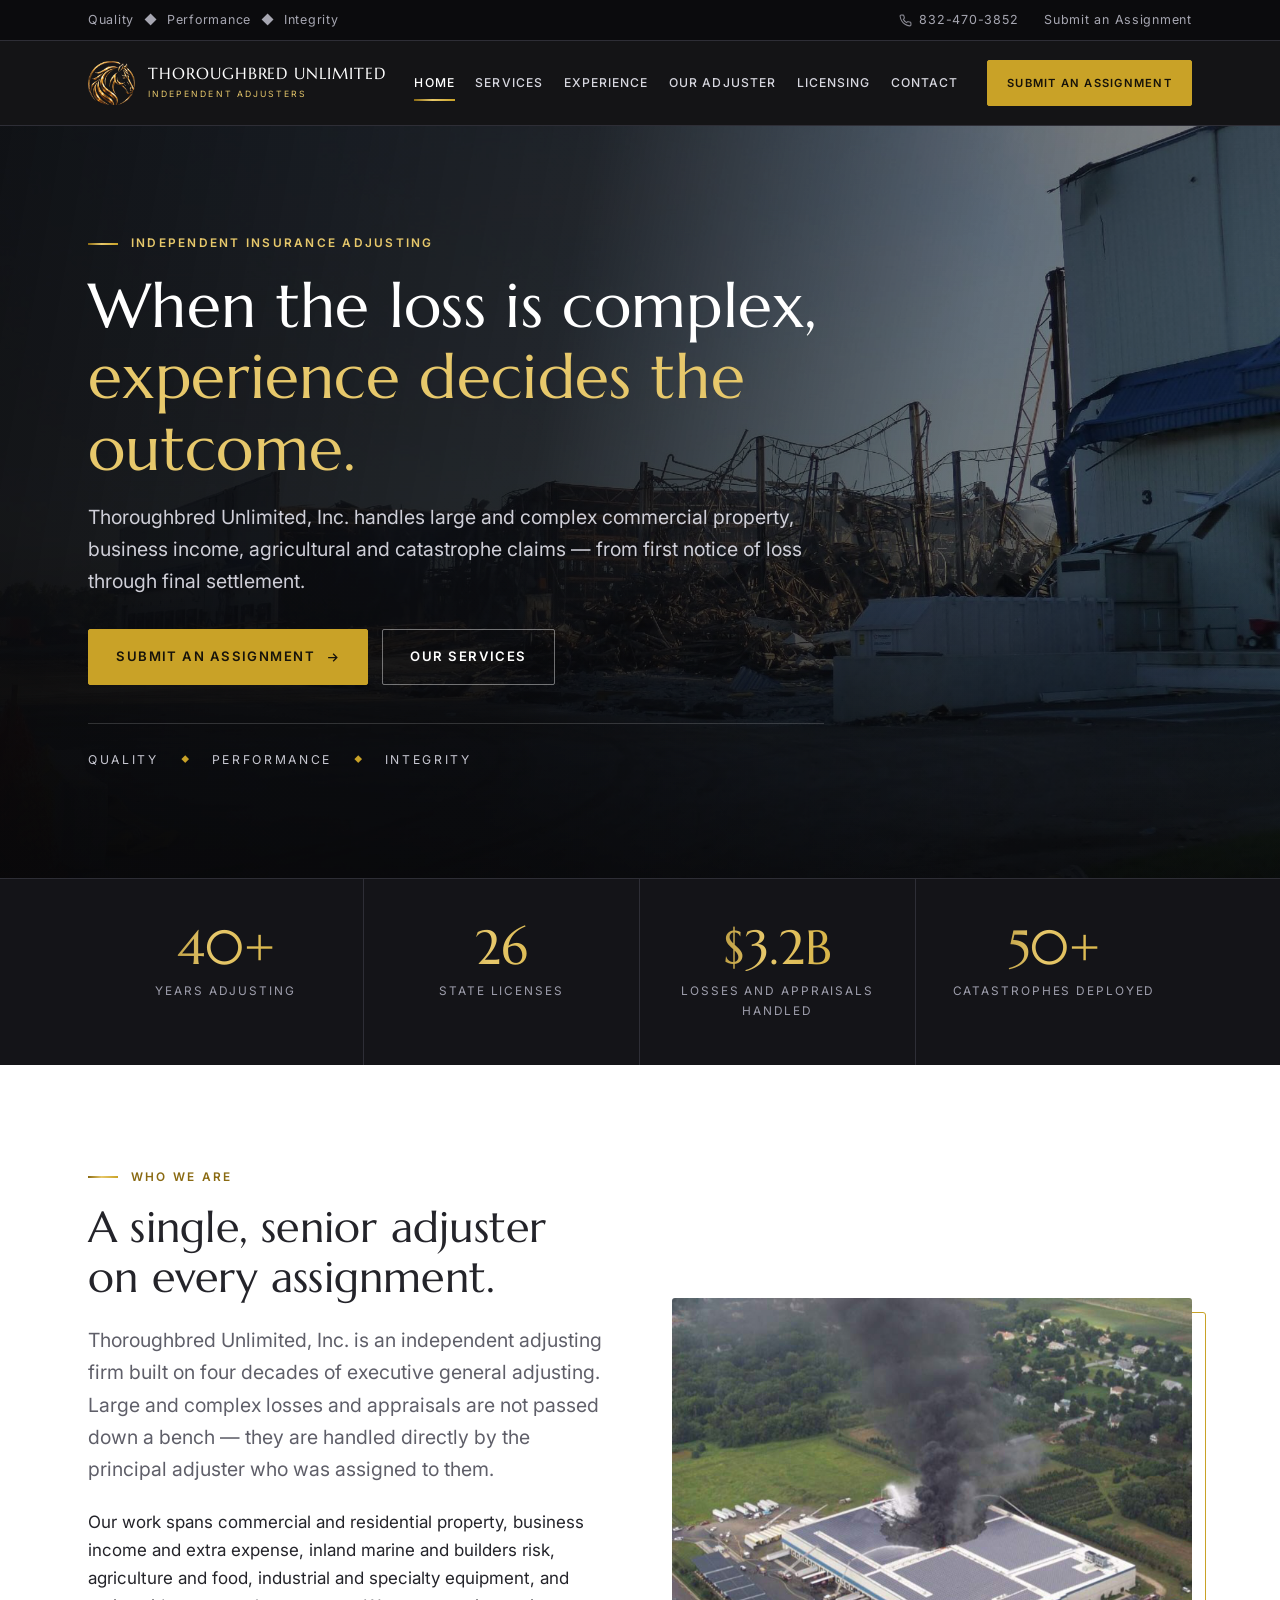
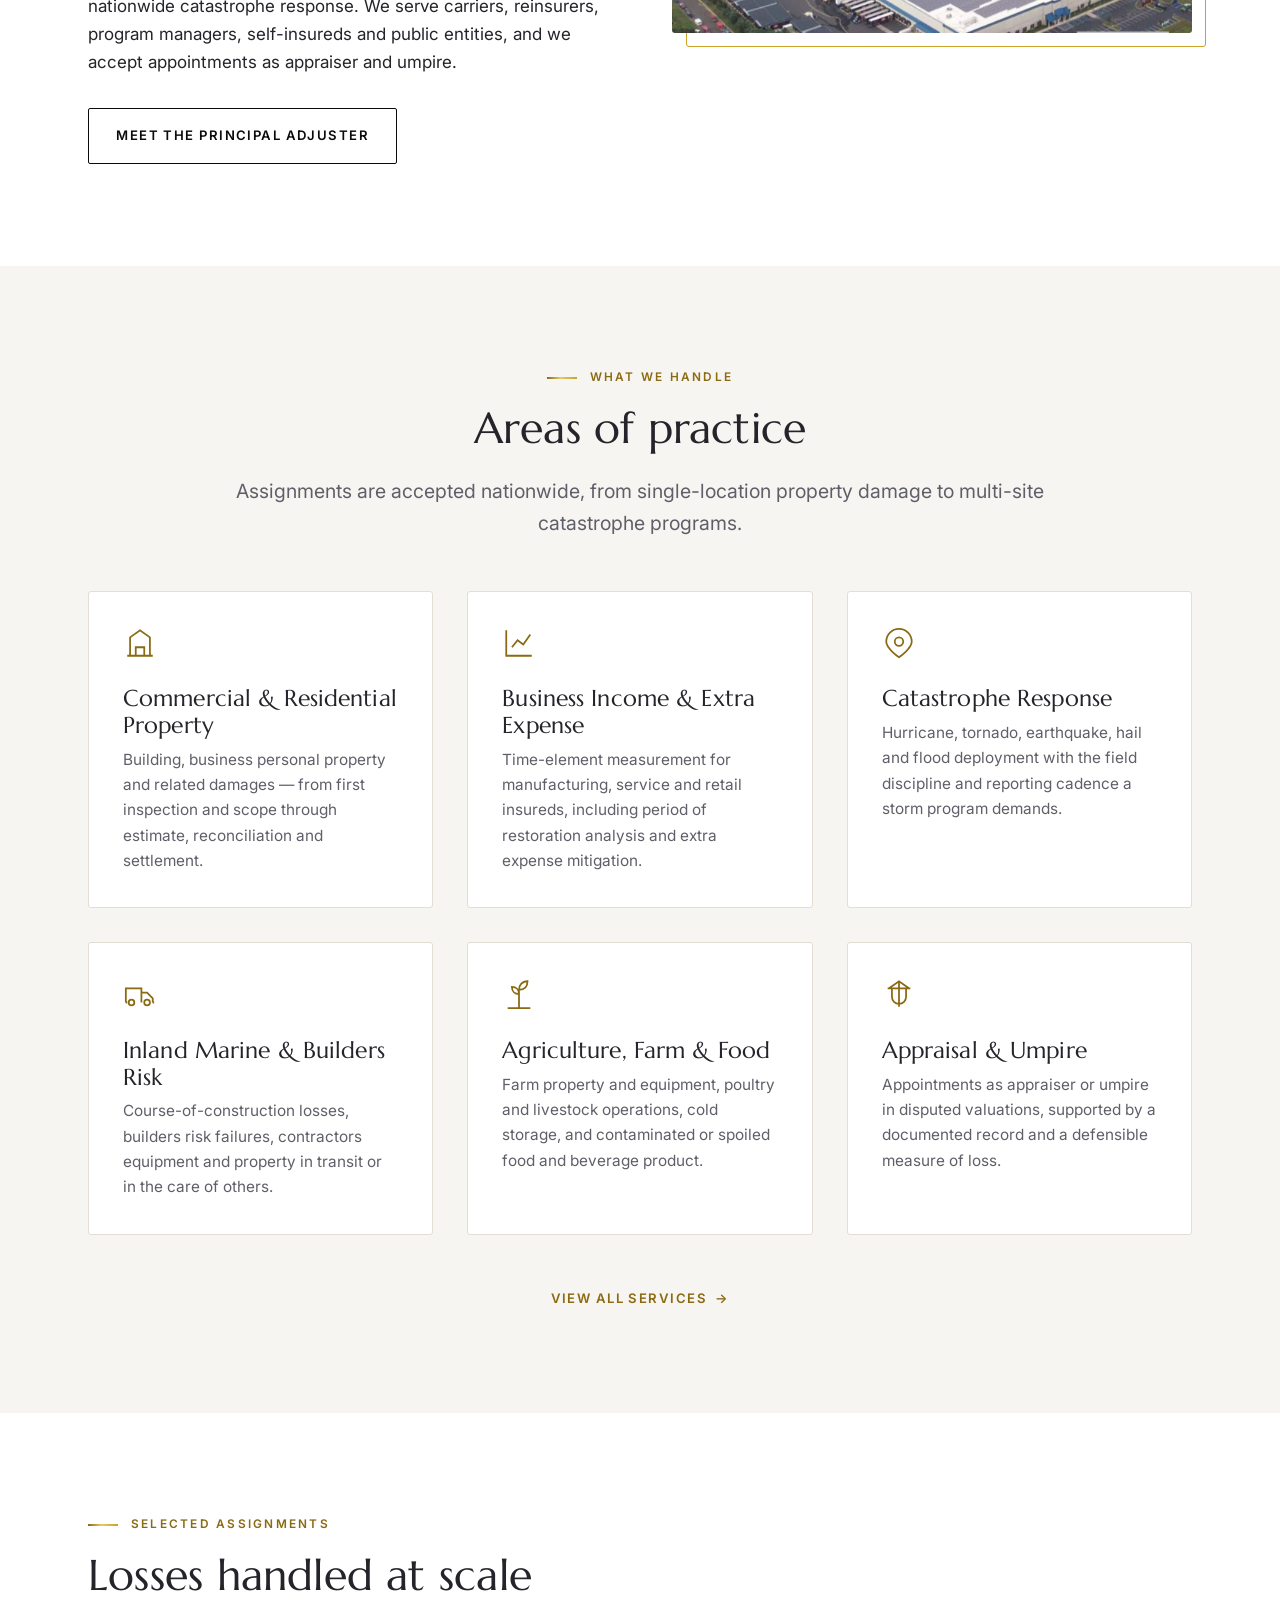
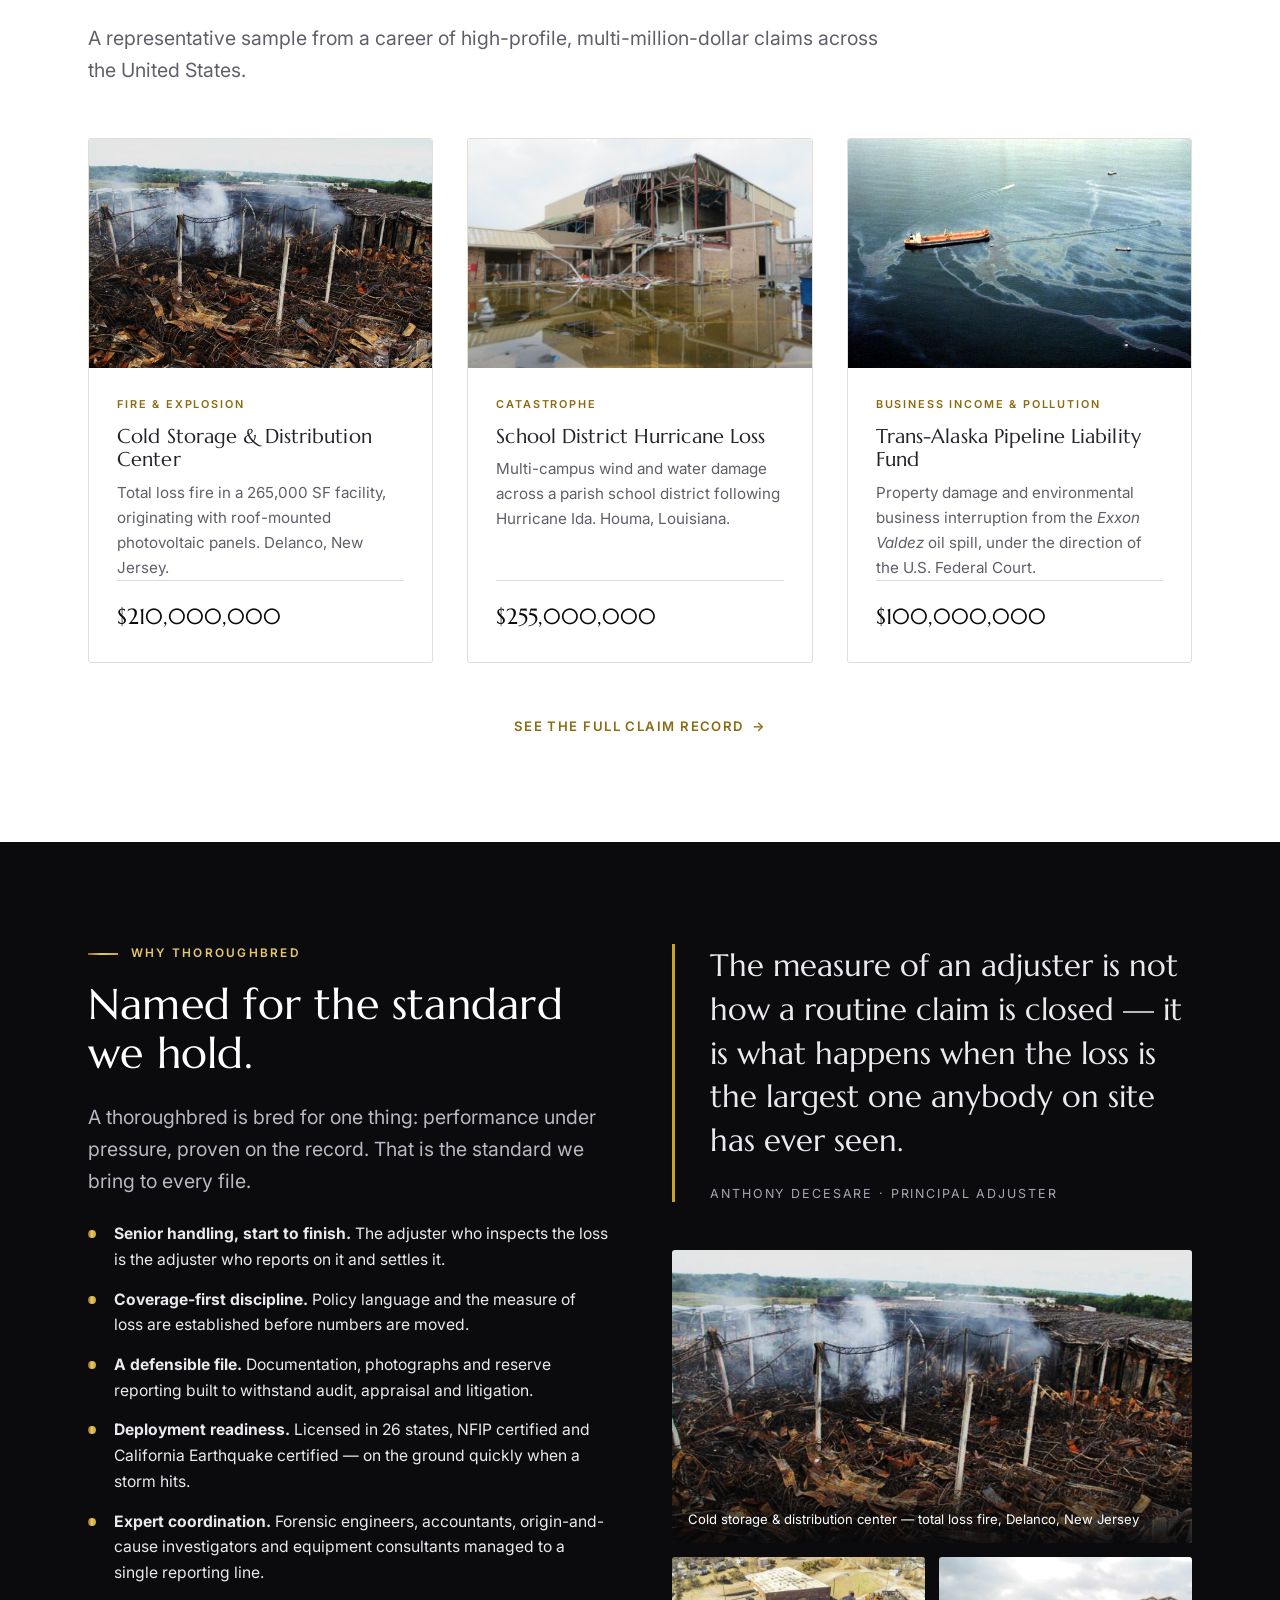
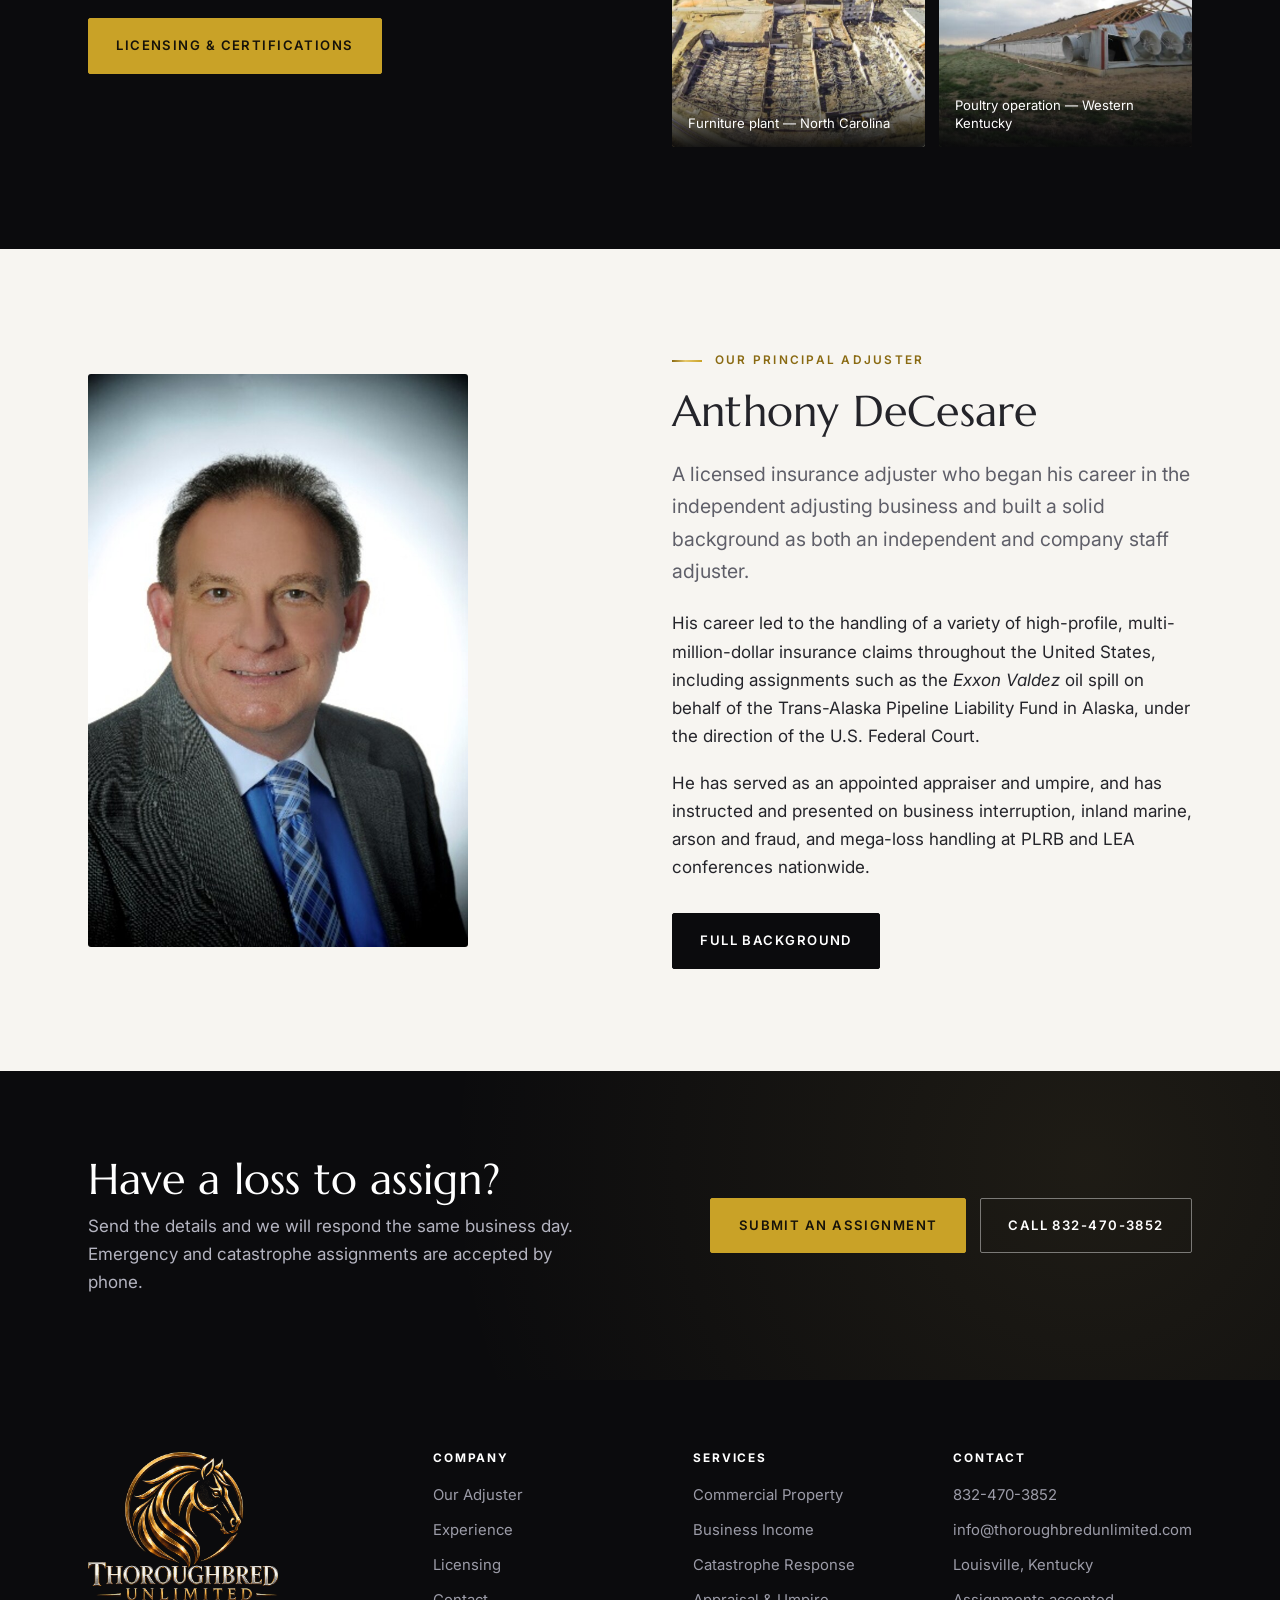
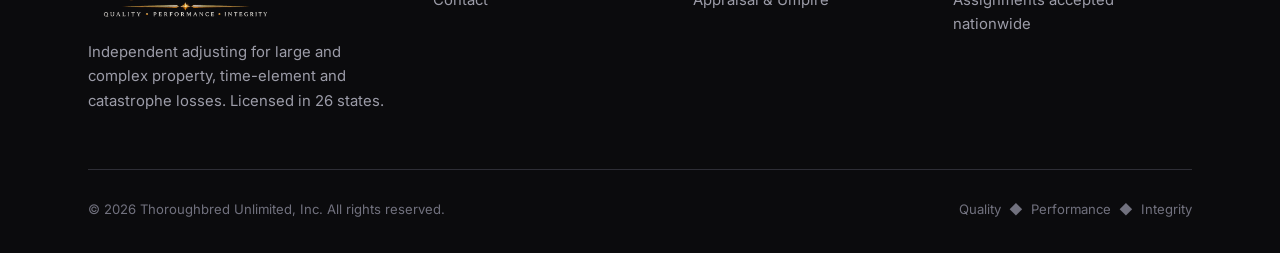
==== commit 3fc76fe0: "changes via feedback from Anthony" ====
--- a/site/index.html
+++ b/site/index.html
@@ -90,7 +90,7 @@
       <div class="grid grid--4">
         <div class="stat"><div class="stat__num">40+</div><div class="stat__label">Years Adjusting</div></div>
         <div class="stat"><div class="stat__num">26</div><div class="stat__label">State Licenses</div></div>
-        <div class="stat"><div class="stat__num">$800M+</div><div class="stat__label">Losses Handled</div></div>
+        <div class="stat"><div class="stat__num">$3.2B</div><div class="stat__label">Losses And Appraisals Handled</div></div>
         <div class="stat"><div class="stat__num">50+</div><div class="stat__label">Catastrophes Deployed</div></div>
       </div>
     </div>
@@ -102,7 +102,7 @@
         <div class="reveal">
           <p class="eyebrow">Who We Are</p>
           <h2>A single, senior adjuster on every assignment.</h2>
-          <p class="lede">Thoroughbred Unlimited, Inc. is an independent adjusting firm built on four decades of executive general adjusting. Large and complex losses are not passed down a bench &mdash; they are handled directly by the principal adjuster who was assigned to them.</p>
+          <p class="lede">Thoroughbred Unlimited, Inc. is an independent adjusting firm built on four decades of executive general adjusting. Large and complex losses and appraisals are not passed down a bench &mdash; they are handled directly by the principal adjuster who was assigned to them.</p>
           <p>Our work spans commercial and residential property, business income and extra expense, inland marine and builders risk, agriculture and food, industrial and specialty equipment, and nationwide catastrophe response. We serve carriers, reinsurers, program managers, self-insureds and public entities, and we accept appointments as appraiser and umpire.</p>
           <div class="btn-row">
             <a class="btn btn--outline" href="about.html">Meet the Principal Adjuster</a>
